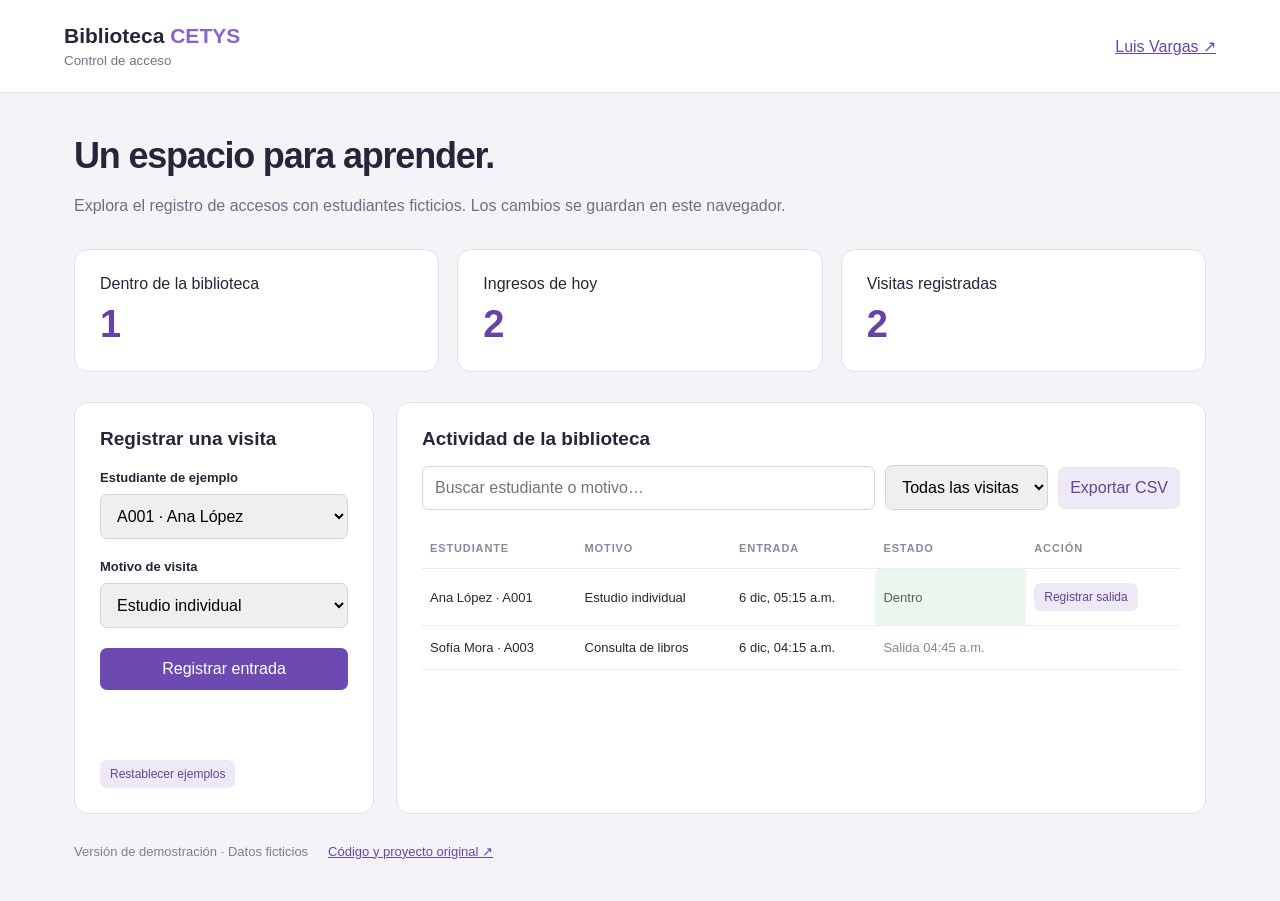
==== proyectos/biblioteca/index.html @ c568be51 "Publicar Bliscan, Biblioteca y NASA como aplicaciones web y retirar EventosValle del CV" ====
<!doctype html><html lang="es"><meta charset="utf-8"><meta name="viewport" content="width=device-width,initial-scale=1"><title>Biblioteca CETYS · Control de acceso</title><style>
:root{font-family:Inter,Arial,sans-serif;color:#292538;background:#f4f3f8}*{box-sizing:border-box}body{margin:0}header{padding:24px 5%;background:#fff;border-bottom:1px solid #e3dfeb;display:flex;justify-content:space-between;gap:18px;align-items:center}a{color:#6548aa}header b{font-size:21px}header small{display:block;color:#786f89;margin-top:5px}main{max-width:1180px;margin:42px auto;padding:0 24px}h1{font-size:36px;letter-spacing:-1.2px;margin:0 0 10px}p{color:#756c83;line-height:1.6}.metrics{display:grid;grid-template-columns:repeat(3,1fr);gap:18px;margin:30px 0}.metric,section{background:#fff;border:1px solid #e3dfeb;border-radius:14px;padding:25px}.metric strong{display:block;font-size:38px;margin-top:10px;color:#6643a5}.workspace{display:grid;grid-template-columns:300px 1fr;gap:22px}section{min-width:0}h2{font-size:19px;margin-top:0}label{display:block;font-size:13px;font-weight:bold;margin:20px 0 9px}input,select,button{font:inherit;border:1px solid #d8d1e4;border-radius:7px;padding:12px;max-width:100%}input,select{width:100%}button{cursor:pointer;background:#6d49b2;color:white;border:0}button:hover{background:#503184}button:focus-visible,a:focus-visible,input:focus-visible,select:focus-visible{outline:3px solid #aa8cdb;outline-offset:3px}.primary{width:100%;margin-top:20px}.toolbar{display:flex;gap:10px;align-items:center;flex-wrap:wrap;margin-bottom:18px}.toolbar input{flex:1;min-width:130px}.light{background:#eee9f6;color:#634495}.table-wrap{overflow:auto}table{width:100%;border-collapse:collapse;font-size:13px;white-space:nowrap}th,td{text-align:left;padding:14px 8px;border-bottom:1px solid #eeeaf3}th{font-size:11px;text-transform:uppercase;letter-spacing:.08em;color:#91849e}.tag{color:#426b54;background:#edf6ee;padding:5px 8px;border-radius:4px}.muted{color:#8e8398}.small{padding:7px 10px;font-size:12px}#feedback{min-height:42px;font-size:14px}footer{margin:30px 0;font-size:13px;color:#857990;display:flex;gap:20px;flex-wrap:wrap}@media(max-width:750px){.workspace{grid-template-columns:1fr}.metrics{gap:8px}.metric{padding:16px;font-size:12px}.metric strong{font-size:28px}header{align-items:start;font-size:12px}main{padding:0 16px;margin:26px auto}h1{font-size:28px}section{padding:18px}}
</style><header><div><b>Biblioteca <span style="color:#8865c5">CETYS</span></b><small>Control de acceso</small></div><a href="https://luisvvargas-swe.github.io/">Luis Vargas ↗</a></header><main><h1>Un espacio para aprender.</h1><p>Explora el registro de accesos con estudiantes ficticios. Los cambios se guardan en este navegador.</p><div class="metrics"><div class="metric">Dentro de la biblioteca<strong id="inside">0</strong></div><div class="metric">Ingresos de hoy<strong id="today">0</strong></div><div class="metric">Visitas registradas<strong id="total">0</strong></div></div><div class="workspace"><section><h2>Registrar una visita</h2><form id="entry"><label for="student">Estudiante de ejemplo</label><select id="student"><option value="A001">A001 · Ana López</option><option value="A002">A002 · Diego Ruiz</option><option value="A003">A003 · Sofía Mora</option><option value="A004">A004 · Mateo Díaz</option></select><label for="purpose">Motivo de visita</label><select id="purpose"><option>Estudio individual</option><option>Trabajo en equipo</option><option>Consulta de libros</option></select><button class="primary">Registrar entrada</button></form><p id="feedback" role="status" aria-live="polite"></p><button id="reset" class="light small">Restablecer ejemplos</button></section><section><h2>Actividad de la biblioteca</h2><div class="toolbar"><input id="search" aria-label="Buscar estudiante o motivo" placeholder="Buscar estudiante o motivo…"><select id="filter" aria-label="Filtrar estado" style="width:auto"><option value="all">Todas las visitas</option><option value="active">Dentro</option><option value="closed">Finalizadas</option></select><button id="export" class="light">Exportar CSV</button></div><div class="table-wrap"><table><thead><tr><th>Estudiante</th><th>Motivo</th><th>Entrada</th><th>Estado</th><th>Acción</th></tr></thead><tbody id="rows"></tbody></table></div><p id="empty" hidden>Sin visitas que coincidan con la búsqueda.</p></section></div><footer><span>Versión de demostración · Datos ficticios</span><a href="https://github.com/luisvvargas-swe/dashboard_cetysdb">Código y proyecto original ↗</a></footer></main><script>
const students={A001:'Ana López',A002:'Diego Ruiz',A003:'Sofía Mora',A004:'Mateo Díaz'};
const key='cetys-library-demo-v1';
const $=id=>document.getElementById(id);
function initialVisits(){const now=Date.now();return[{id:crypto.randomUUID(),student:'A001',purpose:'Estudio individual',entry:now-3600000,exit:null},{id:crypto.randomUUID(),student:'A003',purpose:'Consulta de libros',entry:now-7200000,exit:now-5400000}]}
let visits;
try{const stored=JSON.parse(localStorage.getItem(key));visits=Array.isArray(stored)?stored.filter(v=>v&&students[v.student]&&typeof v.id==='string'&&typeof v.purpose==='string'&&Number.isFinite(v.entry)&&(v.exit===null||Number.isFinite(v.exit))):initialVisits()}catch{visits=initialVisits()}
function save(){try{localStorage.setItem(key,JSON.stringify(visits))}catch{$('feedback').textContent='El navegador no permite guardar. Los cambios durarán esta sesión.'}}
function cell(row,text){const td=document.createElement('td');td.textContent=text;row.append(td);return td}
function render(){const query=$('search').value.toLowerCase();const filter=$('filter').value;const visible=visits.filter(v=>(students[v.student]+' '+v.student+' '+v.purpose).toLowerCase().includes(query)&&(filter==='all'||(filter==='active'?v.exit===null:v.exit!==null)));$('rows').replaceChildren();for(const v of visible){const tr=document.createElement('tr');cell(tr,students[v.student]+' · '+v.student);cell(tr,v.purpose);cell(tr,new Date(v.entry).toLocaleString('es-MX',{month:'short',day:'numeric',hour:'2-digit',minute:'2-digit'}));const state=cell(tr,v.exit===null?'Dentro':'Salida '+new Date(v.exit).toLocaleTimeString('es-MX',{hour:'2-digit',minute:'2-digit'}));state.className=v.exit===null?'tag':'muted';const action=cell(tr,'');if(v.exit===null){const b=document.createElement('button');b.className='small light';b.textContent='Registrar salida';b.onclick=()=>{v.exit=Date.now();$('feedback').textContent='Salida registrada para '+students[v.student];save();render()};action.append(b)}$('rows').append(tr)}$('empty').hidden=visible.length>0;$('inside').textContent=visits.filter(v=>v.exit===null).length;$('today').textContent=visits.filter(v=>new Date(v.entry).toDateString()===new Date().toDateString()).length;$('total').textContent=visits.length}
$('entry').onsubmit=e=>{e.preventDefault();const student=$('student').value;if(visits.some(v=>v.student===student&&v.exit===null)){$('feedback').textContent='Este estudiante ya tiene una visita abierta.';return}visits.unshift({id:crypto.randomUUID(),student,purpose:$('purpose').value,entry:Date.now(),exit:null});$('feedback').textContent='Entrada registrada para '+students[student];save();render()};$('search').oninput=render;$('filter').onchange=render;
$('reset').onclick=()=>{if(confirm('¿Restablecer las visitas de ejemplo y borrar los cambios de esta demo?')){visits=initialVisits();save();render();$('feedback').textContent='Ejemplos restablecidos.'}};
$('export').onclick=()=>{const quote=x=>'"'+String(x).replaceAll('"','""')+'"';const rows=[['Matrícula','Estudiante','Motivo','Entrada','Salida'],...visits.map(v=>[v.student,students[v.student],v.purpose,new Date(v.entry).toISOString(),v.exit===null?'':new Date(v.exit).toISOString()])];const blob=new Blob(['\ufeff'+rows.map(r=>r.map(quote).join(',')).join('\r\n')],{type:'text/csv;charset=utf-8'});const url=URL.createObjectURL(blob);const a=document.createElement('a');a.href=url;a.download='visitas-demo.csv';a.click();setTimeout(()=>URL.revokeObjectURL(url),1000)};render();
</script></html>
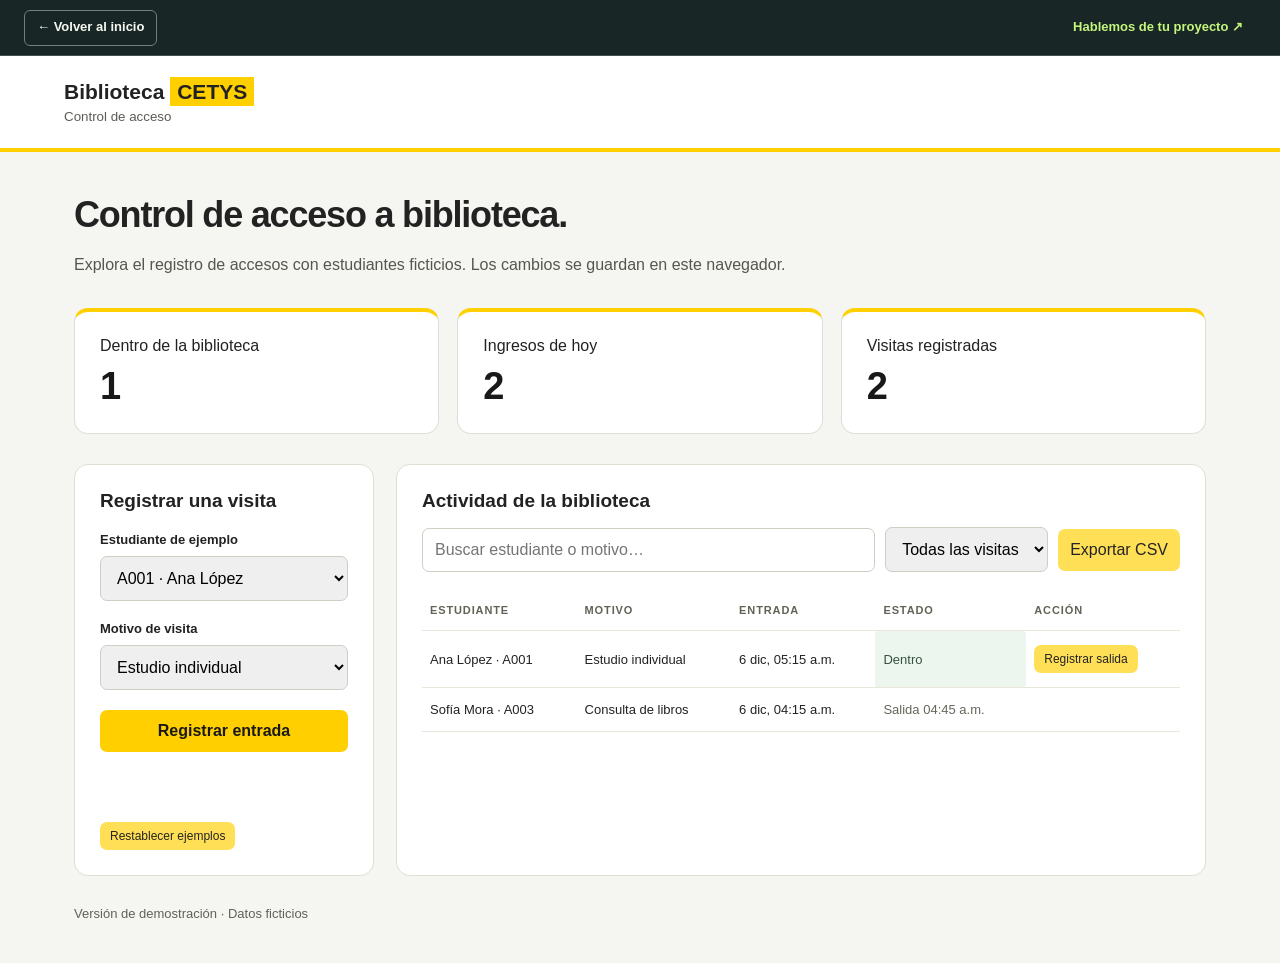
==== commit e82f05ed: "Orientar el sitio a servicios y unificar la navegación de las demos" ====
--- a/proyectos/biblioteca/index.html
+++ b/proyectos/biblioteca/index.html
@@ -1,6 +1,6 @@
 <!doctype html><html lang="es"><meta charset="utf-8"><meta name="viewport" content="width=device-width,initial-scale=1"><title>Biblioteca CETYS · Control de acceso</title><style>
-:root{font-family:Inter,Arial,sans-serif;color:#292538;background:#f4f3f8}*{box-sizing:border-box}body{margin:0}header{padding:24px 5%;background:#fff;border-bottom:1px solid #e3dfeb;display:flex;justify-content:space-between;gap:18px;align-items:center}a{color:#6548aa}header b{font-size:21px}header small{display:block;color:#786f89;margin-top:5px}main{max-width:1180px;margin:42px auto;padding:0 24px}h1{font-size:36px;letter-spacing:-1.2px;margin:0 0 10px}p{color:#756c83;line-height:1.6}.metrics{display:grid;grid-template-columns:repeat(3,1fr);gap:18px;margin:30px 0}.metric,section{background:#fff;border:1px solid #e3dfeb;border-radius:14px;padding:25px}.metric strong{display:block;font-size:38px;margin-top:10px;color:#6643a5}.workspace{display:grid;grid-template-columns:300px 1fr;gap:22px}section{min-width:0}h2{font-size:19px;margin-top:0}label{display:block;font-size:13px;font-weight:bold;margin:20px 0 9px}input,select,button{font:inherit;border:1px solid #d8d1e4;border-radius:7px;padding:12px;max-width:100%}input,select{width:100%}button{cursor:pointer;background:#6d49b2;color:white;border:0}button:hover{background:#503184}button:focus-visible,a:focus-visible,input:focus-visible,select:focus-visible{outline:3px solid #aa8cdb;outline-offset:3px}.primary{width:100%;margin-top:20px}.toolbar{display:flex;gap:10px;align-items:center;flex-wrap:wrap;margin-bottom:18px}.toolbar input{flex:1;min-width:130px}.light{background:#eee9f6;color:#634495}.table-wrap{overflow:auto}table{width:100%;border-collapse:collapse;font-size:13px;white-space:nowrap}th,td{text-align:left;padding:14px 8px;border-bottom:1px solid #eeeaf3}th{font-size:11px;text-transform:uppercase;letter-spacing:.08em;color:#91849e}.tag{color:#426b54;background:#edf6ee;padding:5px 8px;border-radius:4px}.muted{color:#8e8398}.small{padding:7px 10px;font-size:12px}#feedback{min-height:42px;font-size:14px}footer{margin:30px 0;font-size:13px;color:#857990;display:flex;gap:20px;flex-wrap:wrap}@media(max-width:750px){.workspace{grid-template-columns:1fr}.metrics{gap:8px}.metric{padding:16px;font-size:12px}.metric strong{font-size:28px}header{align-items:start;font-size:12px}main{padding:0 16px;margin:26px auto}h1{font-size:28px}section{padding:18px}}
-</style><header><div><b>Biblioteca <span style="color:#8865c5">CETYS</span></b><small>Control de acceso</small></div><a href="https://luisvvargas-swe.github.io/">Luis Vargas ↗</a></header><main><h1>Un espacio para aprender.</h1><p>Explora el registro de accesos con estudiantes ficticios. Los cambios se guardan en este navegador.</p><div class="metrics"><div class="metric">Dentro de la biblioteca<strong id="inside">0</strong></div><div class="metric">Ingresos de hoy<strong id="today">0</strong></div><div class="metric">Visitas registradas<strong id="total">0</strong></div></div><div class="workspace"><section><h2>Registrar una visita</h2><form id="entry"><label for="student">Estudiante de ejemplo</label><select id="student"><option value="A001">A001 · Ana López</option><option value="A002">A002 · Diego Ruiz</option><option value="A003">A003 · Sofía Mora</option><option value="A004">A004 · Mateo Díaz</option></select><label for="purpose">Motivo de visita</label><select id="purpose"><option>Estudio individual</option><option>Trabajo en equipo</option><option>Consulta de libros</option></select><button class="primary">Registrar entrada</button></form><p id="feedback" role="status" aria-live="polite"></p><button id="reset" class="light small">Restablecer ejemplos</button></section><section><h2>Actividad de la biblioteca</h2><div class="toolbar"><input id="search" aria-label="Buscar estudiante o motivo" placeholder="Buscar estudiante o motivo…"><select id="filter" aria-label="Filtrar estado" style="width:auto"><option value="all">Todas las visitas</option><option value="active">Dentro</option><option value="closed">Finalizadas</option></select><button id="export" class="light">Exportar CSV</button></div><div class="table-wrap"><table><thead><tr><th>Estudiante</th><th>Motivo</th><th>Entrada</th><th>Estado</th><th>Acción</th></tr></thead><tbody id="rows"></tbody></table></div><p id="empty" hidden>Sin visitas que coincidan con la búsqueda.</p></section></div><footer><span>Versión de demostración · Datos ficticios</span><a href="https://github.com/luisvvargas-swe/dashboard_cetysdb">Código y proyecto original ↗</a></footer></main><script>
+:root{font-family:Inter,Arial,sans-serif;color:#222222;background:#f5f5f1}*{box-sizing:border-box}body{margin:0}header{padding:24px 5%;background:#fff;border-bottom:1px solid #dfdfd5;display:flex;justify-content:space-between;gap:18px;align-items:center}a{color:#292929}header b{font-size:21px}header small{display:block;color:#5c5c54;margin-top:5px}main{max-width:1180px;margin:42px auto;padding:0 24px}h1{font-size:36px;letter-spacing:-1.2px;margin:0 0 10px}p{color:#56564f;line-height:1.6}.metrics{display:grid;grid-template-columns:repeat(3,1fr);gap:18px;margin:30px 0}.metric,section{background:#fff;border:1px solid #dfdfd5;border-radius:14px;padding:25px}.metric strong{display:block;font-size:38px;margin-top:10px;color:#191919}.workspace{display:grid;grid-template-columns:300px 1fr;gap:22px}section{min-width:0}h2{font-size:19px;margin-top:0}label{display:block;font-size:13px;font-weight:bold;margin:20px 0 9px}input,select,button{font:inherit;border:1px solid #cecec3;border-radius:7px;padding:12px;max-width:100%}input,select{width:100%}button{cursor:pointer;background:#202020;color:white;border:0}button:hover{background:#3d3d37}button:focus-visible,a:focus-visible,input:focus-visible,select:focus-visible{outline:3px solid #b88900;outline-offset:3px}.primary{width:100%;margin-top:20px}.toolbar{display:flex;gap:10px;align-items:center;flex-wrap:wrap;margin-bottom:18px}.toolbar input{flex:1;min-width:130px}.light{background:#ffdf55;color:#242424}.table-wrap{overflow:auto}table{width:100%;border-collapse:collapse;font-size:13px;white-space:nowrap}th,td{text-align:left;padding:14px 8px;border-bottom:1px solid #e7e7dc}th{font-size:11px;text-transform:uppercase;letter-spacing:.08em;color:#626257}.tag{color:#426b54;background:#edf6ee;padding:5px 8px;border-radius:4px}.muted{color:#66665c}.small{padding:7px 10px;font-size:12px}#feedback{min-height:42px;font-size:14px}footer{margin:30px 0;font-size:13px;color:#626259;display:flex;gap:20px;flex-wrap:wrap}@media(max-width:750px){.workspace{grid-template-columns:1fr}.metrics{gap:8px}.metric{padding:16px;font-size:12px}.metric strong{font-size:28px}header{align-items:start;font-size:12px}main{padding:0 16px;margin:26px auto}h1{font-size:28px}section{padding:18px}}
+header{border-bottom:4px solid #ffcf00}.metric{border-top:4px solid #ffcf00}.primary{background:#ffcf00;color:#191919;font-weight:700}.primary:hover,.light:hover{background:#e9bc00;color:#191919}header b span{background:#ffcf00;padding:3px 7px} .tag{color:#355340;background:#edf6ee}</style><style data-lv-navigation> body{padding-top:56px!important}.lv-project-nav{position:fixed;left:0;top:0;z-index:10000;display:flex;align-items:center;justify-content:space-between;gap:12px;width:100%;min-height:56px;padding:8px 24px;box-sizing:border-box;background:#182725;color:#f7f7f1;border-bottom:1px solid #40514a;font:600 13px/1.4 Arial,sans-serif;letter-spacing:0;text-transform:none}.lv-project-nav a{position:relative;display:inline-flex;align-items:center;min-height:36px;padding:7px 12px;border:1px solid #718078;border-radius:6px;background:transparent;color:#f7f7f1;text-decoration:none;font:inherit;white-space:nowrap}.lv-project-nav a:hover{background:#344a3e}.lv-project-nav a:focus-visible{outline:3px solid #c4f57c;outline-offset:2px}.lv-project-nav .lv-contact{border-color:transparent;color:#c4f57c}@media(max-width:480px){.lv-project-nav{padding:8px 12px;gap:6px;font-size:12px}.lv-project-nav a{padding:7px 9px}} </style><body><div class="lv-project-nav" role="navigation" aria-label="Luis Vargas, servicios"><a href="https://luisvvargas-swe.github.io/" aria-label="Volver al inicio de Luis Vargas"><span aria-hidden="true">←&nbsp;</span> Volver al inicio</a><a class="lv-contact" href="https://luisvvargas-swe.github.io/#contacto">Hablemos de tu proyecto ↗</a></div><header><div><b>Biblioteca <span style="color:#222222">CETYS</span></b><small>Control de acceso</small></div></header><main><h1>Control de acceso a biblioteca.</h1><p>Explora el registro de accesos con estudiantes ficticios. Los cambios se guardan en este navegador.</p><div class="metrics"><div class="metric">Dentro de la biblioteca<strong id="inside">0</strong></div><div class="metric">Ingresos de hoy<strong id="today">0</strong></div><div class="metric">Visitas registradas<strong id="total">0</strong></div></div><div class="workspace"><section><h2>Registrar una visita</h2><form id="entry"><label for="student">Estudiante de ejemplo</label><select id="student"><option value="A001">A001 · Ana López</option><option value="A002">A002 · Diego Ruiz</option><option value="A003">A003 · Sofía Mora</option><option value="A004">A004 · Mateo Díaz</option></select><label for="purpose">Motivo de visita</label><select id="purpose"><option>Estudio individual</option><option>Trabajo en equipo</option><option>Consulta de libros</option></select><button class="primary">Registrar entrada</button></form><p id="feedback" role="status" aria-live="polite"></p><button id="reset" class="light small">Restablecer ejemplos</button></section><section><h2>Actividad de la biblioteca</h2><div class="toolbar"><input id="search" aria-label="Buscar estudiante o motivo" placeholder="Buscar estudiante o motivo…"><select id="filter" aria-label="Filtrar estado" style="width:auto"><option value="all">Todas las visitas</option><option value="active">Dentro</option><option value="closed">Finalizadas</option></select><button id="export" class="light">Exportar CSV</button></div><div class="table-wrap"><table><thead><tr><th>Estudiante</th><th>Motivo</th><th>Entrada</th><th>Estado</th><th>Acción</th></tr></thead><tbody id="rows"></tbody></table></div><p id="empty" hidden>Sin visitas que coincidan con la búsqueda.</p></section></div><footer><span>Versión de demostración · Datos ficticios</span></footer></main><script>
 const students={A001:'Ana López',A002:'Diego Ruiz',A003:'Sofía Mora',A004:'Mateo Díaz'};
 const key='cetys-library-demo-v1';
 const $=id=>document.getElementById(id);
